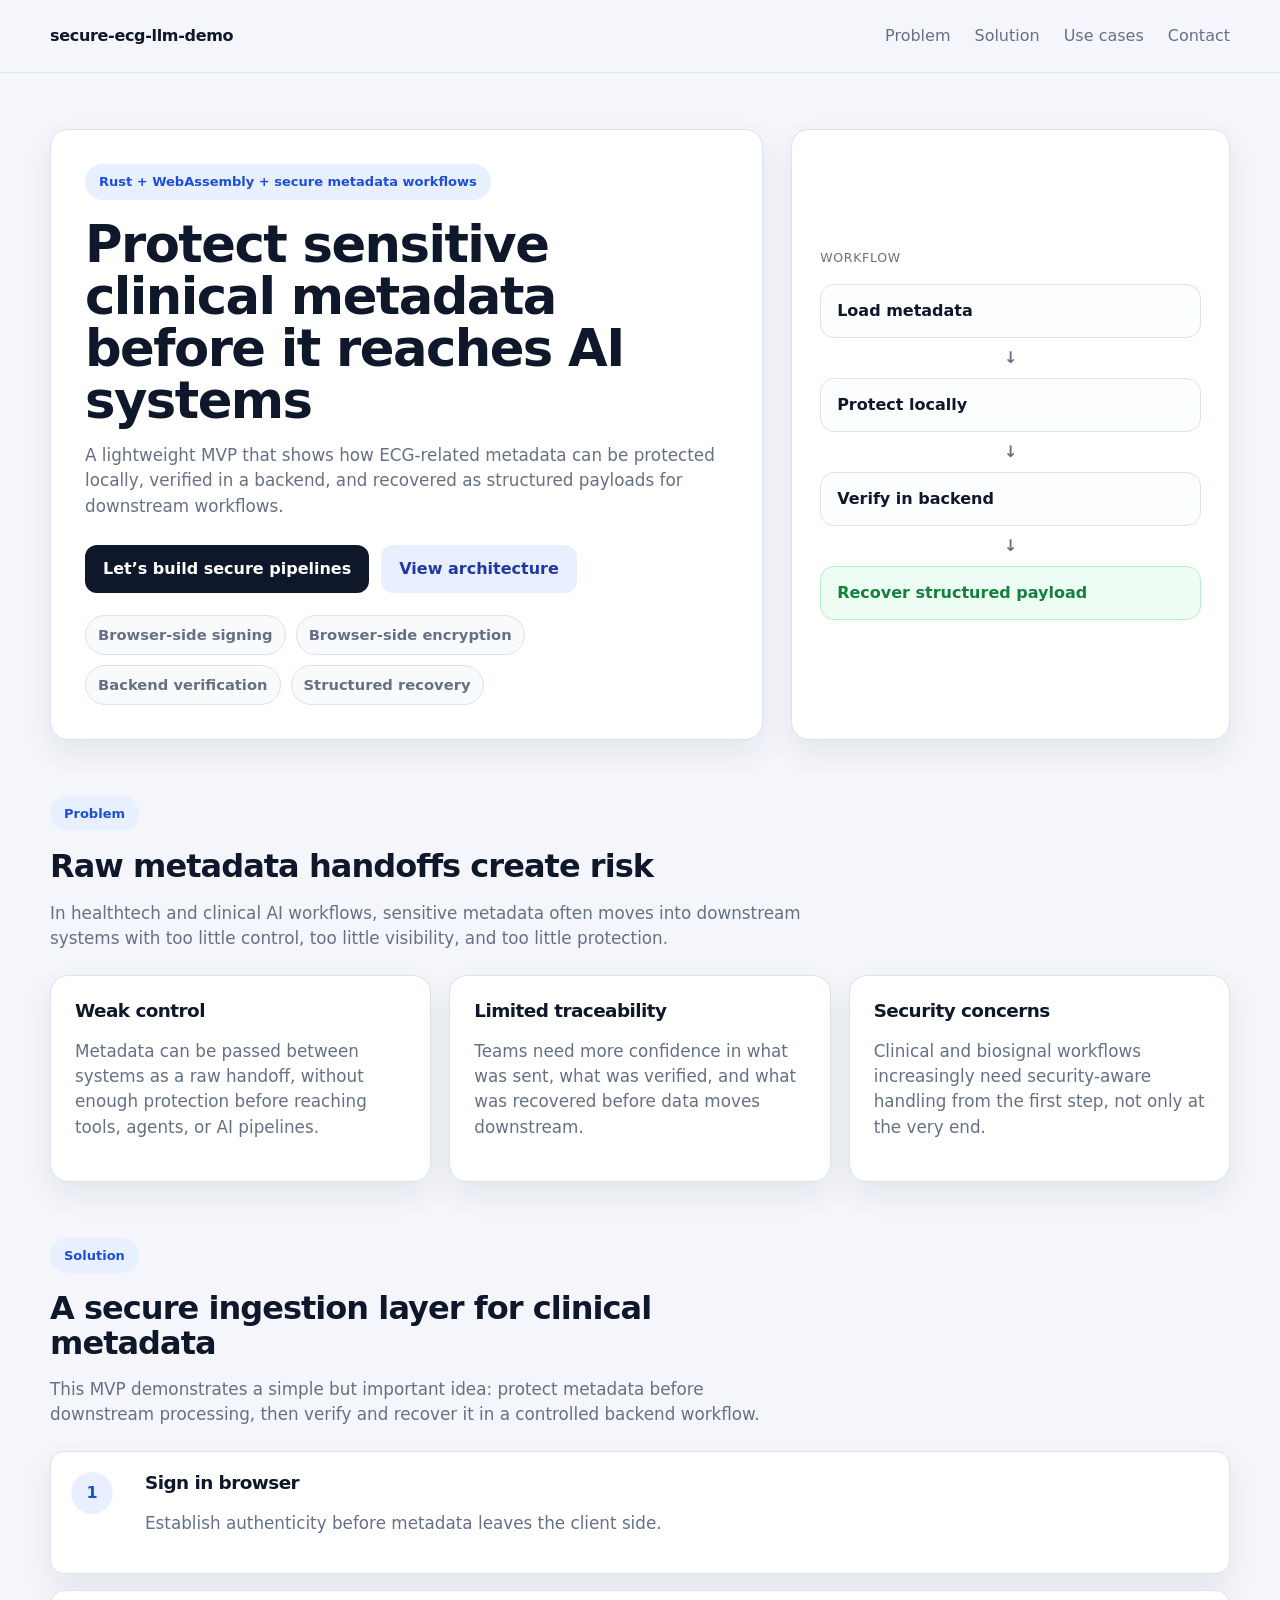
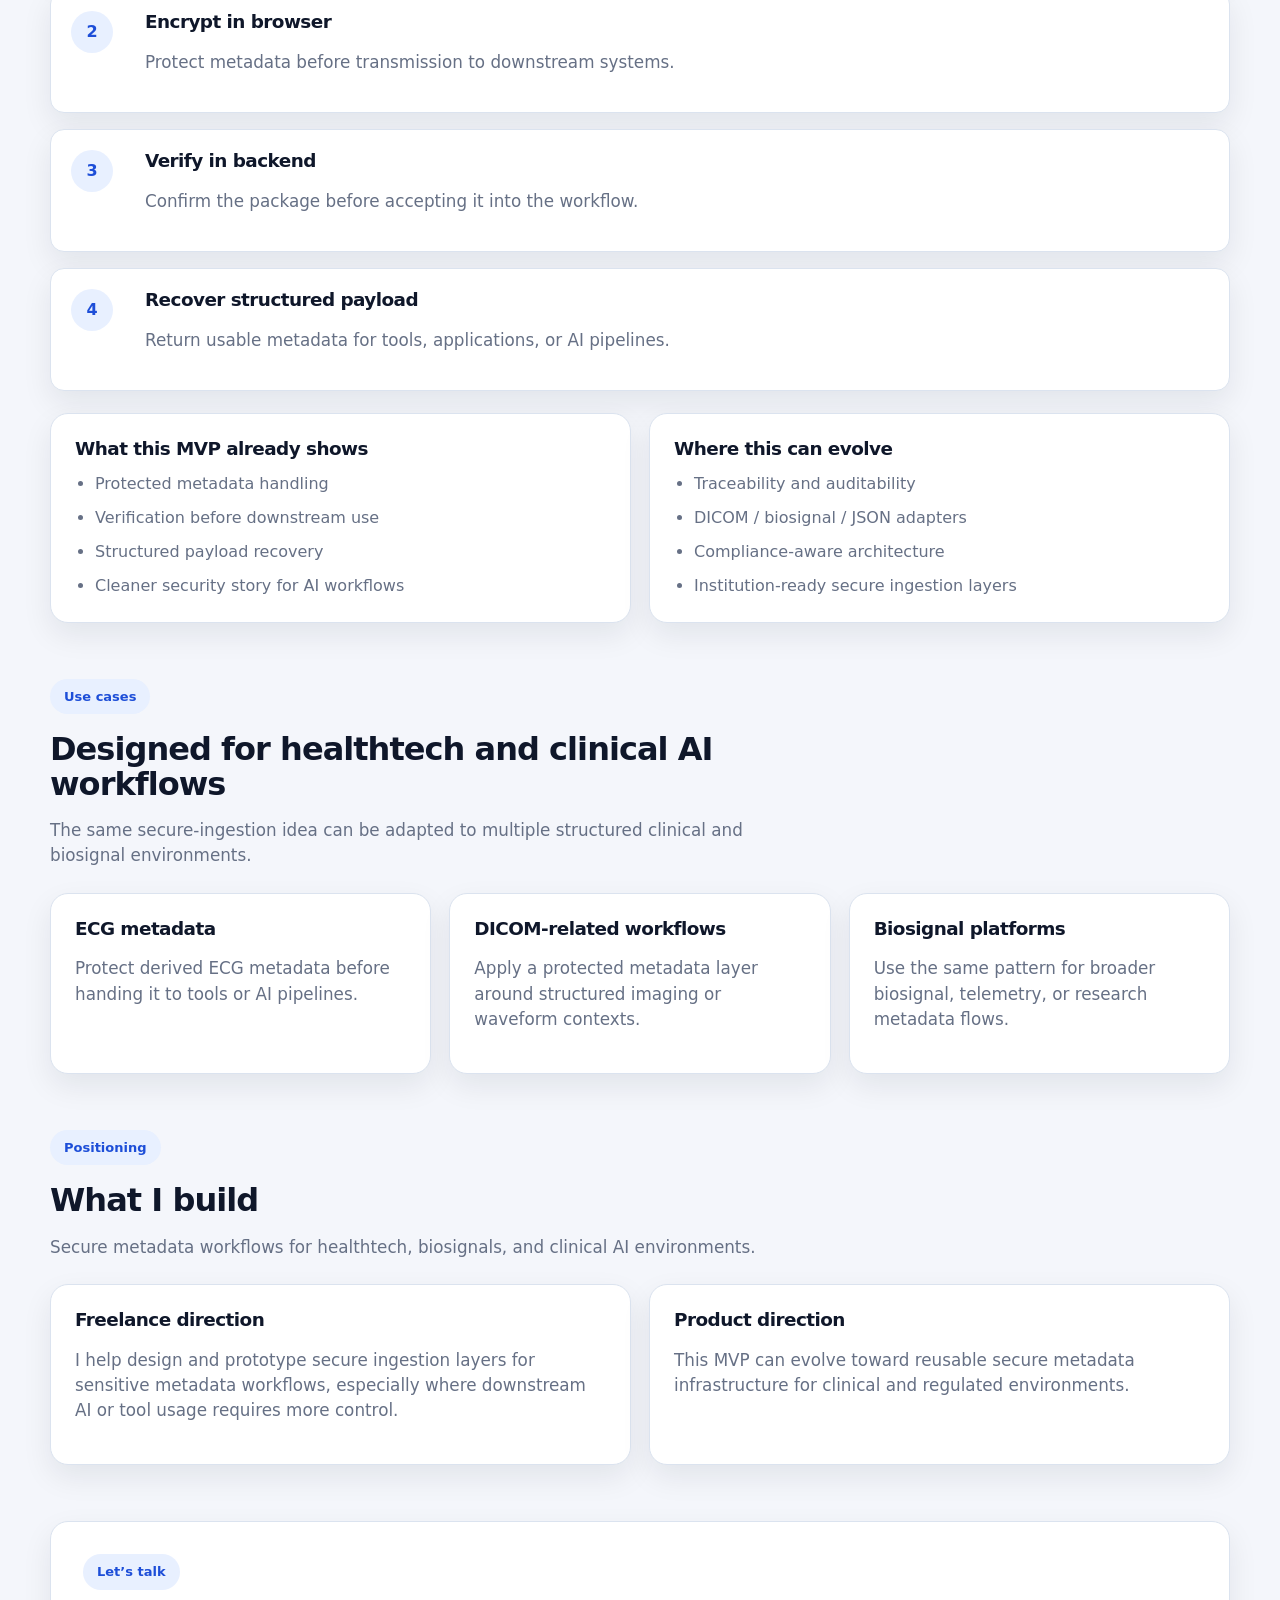
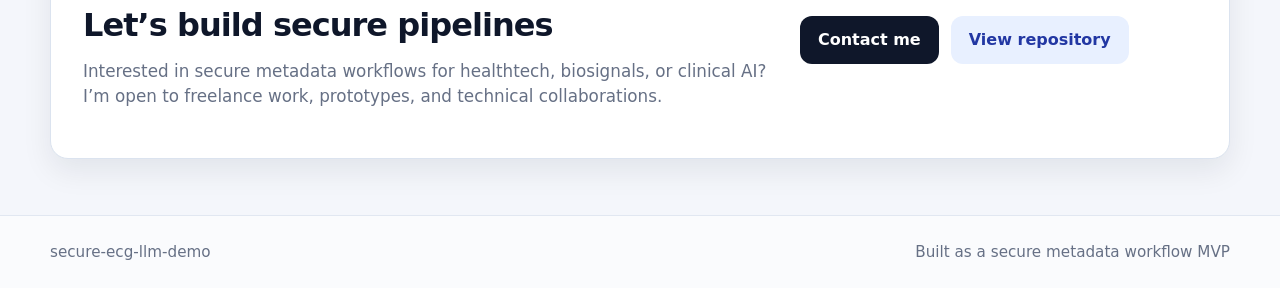
==== landing/index.html @ 94068c4b "Add Vercel landing and refine frontend for executive demo" ====
<!DOCTYPE html>
<html lang="en">
<head>
  <meta charset="UTF-8" />
  <meta name="viewport" content="width=device-width, initial-scale=1.0" />
  <title>Secure ECG Metadata | Landing</title>
  <meta
    name="description"
    content="Secure clinical metadata before AI ingestion. A lightweight healthtech MVP for protected metadata workflows."
  />
  <link rel="stylesheet" href="./styles.css" />
</head>
<body>
  <header class="site-header">
    <div class="container nav">
      <div class="brand">secure-ecg-llm-demo</div>
      <nav class="nav-links">
        <a href="#problem">Problem</a>
        <a href="#solution">Solution</a>
        <a href="#use-cases">Use cases</a>
        <a href="#contact">Contact</a>
      </nav>
    </div>
  </header>

  <main>
    <section class="hero">
      <div class="container hero-grid">
        <div class="hero-copy">
          <div class="eyebrow">Rust + WebAssembly + secure metadata workflows</div>
          <h1>Protect sensitive clinical metadata before it reaches AI systems</h1>
          <p class="hero-text">
            A lightweight MVP that shows how ECG-related metadata can be protected locally,
            verified in a backend, and recovered as structured payloads for downstream workflows.
          </p>

          <div class="hero-cta">
            <a class="btn btn-primary" href="#contact">Let’s build secure pipelines</a>
            <a class="btn btn-secondary" href="#solution">View architecture</a>
          </div>

          <div class="hero-badges">
            <span>Browser-side signing</span>
            <span>Browser-side encryption</span>
            <span>Backend verification</span>
            <span>Structured recovery</span>
          </div>
        </div>

        <div class="hero-card">
          <div class="mini-label">Workflow</div>
          <div class="flow-step">Load metadata</div>
          <div class="flow-arrow">↓</div>
          <div class="flow-step">Protect locally</div>
          <div class="flow-arrow">↓</div>
          <div class="flow-step">Verify in backend</div>
          <div class="flow-arrow">↓</div>
          <div class="flow-step success">Recover structured payload</div>
        </div>
      </div>
    </section>

    <section class="section" id="problem">
      <div class="container">
        <div class="section-heading">
          <div class="eyebrow">Problem</div>
          <h2>Raw metadata handoffs create risk</h2>
          <p>
            In healthtech and clinical AI workflows, sensitive metadata often moves into downstream
            systems with too little control, too little visibility, and too little protection.
          </p>
        </div>

        <div class="cards three">
          <article class="card">
            <h3>Weak control</h3>
            <p>
              Metadata can be passed between systems as a raw handoff, without enough protection
              before reaching tools, agents, or AI pipelines.
            </p>
          </article>

          <article class="card">
            <h3>Limited traceability</h3>
            <p>
              Teams need more confidence in what was sent, what was verified, and what was recovered
              before data moves downstream.
            </p>
          </article>

          <article class="card">
            <h3>Security concerns</h3>
            <p>
              Clinical and biosignal workflows increasingly need security-aware handling from the
              first step, not only at the very end.
            </p>
          </article>
        </div>
      </div>
    </section>

    <section class="section alt" id="solution">
      <div class="container">
        <div class="section-heading">
          <div class="eyebrow">Solution</div>
          <h2>A secure ingestion layer for clinical metadata</h2>
          <p>
            This MVP demonstrates a simple but important idea: protect metadata before downstream
            processing, then verify and recover it in a controlled backend workflow.
          </p>
        </div>

        <div class="timeline">
          <div class="timeline-item">
            <div class="timeline-number">1</div>
            <div>
              <h3>Sign in browser</h3>
              <p>Establish authenticity before metadata leaves the client side.</p>
            </div>
          </div>

          <div class="timeline-item">
            <div class="timeline-number">2</div>
            <div>
              <h3>Encrypt in browser</h3>
              <p>Protect metadata before transmission to downstream systems.</p>
            </div>
          </div>

          <div class="timeline-item">
            <div class="timeline-number">3</div>
            <div>
              <h3>Verify in backend</h3>
              <p>Confirm the package before accepting it into the workflow.</p>
            </div>
          </div>

          <div class="timeline-item">
            <div class="timeline-number">4</div>
            <div>
              <h3>Recover structured payload</h3>
              <p>Return usable metadata for tools, applications, or AI pipelines.</p>
            </div>
          </div>
        </div>

        <div class="cards two architecture-summary">
          <article class="card">
            <h3>What this MVP already shows</h3>
            <ul>
              <li>Protected metadata handling</li>
              <li>Verification before downstream use</li>
              <li>Structured payload recovery</li>
              <li>Cleaner security story for AI workflows</li>
            </ul>
          </article>

          <article class="card">
            <h3>Where this can evolve</h3>
            <ul>
              <li>Traceability and auditability</li>
              <li>DICOM / biosignal / JSON adapters</li>
              <li>Compliance-aware architecture</li>
              <li>Institution-ready secure ingestion layers</li>
            </ul>
          </article>
        </div>
      </div>
    </section>

    <section class="section" id="use-cases">
      <div class="container">
        <div class="section-heading">
          <div class="eyebrow">Use cases</div>
          <h2>Designed for healthtech and clinical AI workflows</h2>
          <p>
            The same secure-ingestion idea can be adapted to multiple structured clinical and
            biosignal environments.
          </p>
        </div>

        <div class="cards three">
          <article class="card">
            <h3>ECG metadata</h3>
            <p>Protect derived ECG metadata before handing it to tools or AI pipelines.</p>
          </article>

          <article class="card">
            <h3>DICOM-related workflows</h3>
            <p>Apply a protected metadata layer around structured imaging or waveform contexts.</p>
          </article>

          <article class="card">
            <h3>Biosignal platforms</h3>
            <p>Use the same pattern for broader biosignal, telemetry, or research metadata flows.</p>
          </article>
        </div>
      </div>
    </section>

    <section class="section alt" id="positioning">
      <div class="container">
        <div class="section-heading">
          <div class="eyebrow">Positioning</div>
          <h2>What I build</h2>
          <p>
            Secure metadata workflows for healthtech, biosignals, and clinical AI environments.
          </p>
        </div>

        <div class="cards two">
          <article class="card">
            <h3>Freelance direction</h3>
            <p>
              I help design and prototype secure ingestion layers for sensitive metadata workflows,
              especially where downstream AI or tool usage requires more control.
            </p>
          </article>

          <article class="card">
            <h3>Product direction</h3>
            <p>
              This MVP can evolve toward reusable secure metadata infrastructure for clinical and
              regulated environments.
            </p>
          </article>
        </div>
      </div>
    </section>

    <section class="section cta-section" id="contact">
      <div class="container cta-box">
        <div>
          <div class="eyebrow">Let’s talk</div>
          <h2>Let’s build secure pipelines</h2>
          <p>
            Interested in secure metadata workflows for healthtech, biosignals, or clinical AI?
            I’m open to freelance work, prototypes, and technical collaborations.
          </p>
        </div>

        <div class="cta-actions">
          <a class="btn btn-primary" id="contactLink" href="#">Contact me</a>
          <a class="btn btn-secondary" id="repoLink" href="#">View repository</a>
        </div>
      </div>
    </section>
  </main>

  <footer class="site-footer">
    <div class="container footer-row">
      <span>secure-ecg-llm-demo</span>
      <span>Built as a secure metadata workflow MVP</span>
    </div>
  </footer>

  <script src="./script.js"></script>
</body>
</html>
---- landing/styles.css ----
:root {
  --bg: #f4f6fb;
  --surface: #ffffff;
  --surface-alt: #f9fbff;
  --text: #0f172a;
  --muted: #667085;
  --border: #dbe3ef;
  --primary: #1d4ed8;
  --primary-dark: #0f172a;
  --primary-soft: #e8f0ff;
  --success: #15803d;
  --success-soft: #edfdf3;
  --shadow: 0 12px 30px rgba(15, 23, 42, 0.08);
  --radius: 18px;
  --radius-sm: 14px;
  --max-width: 1180px;
}

* {
  box-sizing: border-box;
}

html {
  scroll-behavior: smooth;
}

body {
  margin: 0;
  font-family: Inter, system-ui, -apple-system, BlinkMacSystemFont, "Segoe UI", sans-serif;
  background: var(--bg);
  color: var(--text);
  line-height: 1.5;
}

a {
  color: inherit;
  text-decoration: none;
}

.container {
  width: min(var(--max-width), calc(100% - 40px));
  margin: 0 auto;
}

.site-header {
  position: sticky;
  top: 0;
  z-index: 20;
  backdrop-filter: blur(10px);
  background: rgba(244, 246, 251, 0.88);
  border-bottom: 1px solid rgba(219, 227, 239, 0.8);
}

.nav {
  display: flex;
  justify-content: space-between;
  align-items: center;
  min-height: 72px;
}

.brand {
  font-weight: 800;
  letter-spacing: -0.02em;
}

.nav-links {
  display: flex;
  gap: 24px;
  color: var(--muted);
  font-weight: 500;
}

.nav-links a:hover {
  color: var(--text);
}

.hero {
  padding: 56px 0 28px;
}

.hero-grid {
  display: grid;
  grid-template-columns: 1.3fr 0.8fr;
  gap: 28px;
  align-items: stretch;
}

.hero-copy,
.hero-card,
.card,
.cta-box {
  background: var(--surface);
  border: 1px solid var(--border);
  border-radius: var(--radius);
  box-shadow: var(--shadow);
}

.hero-copy {
  padding: 34px;
}

.hero-card {
  padding: 28px;
  display: flex;
  flex-direction: column;
  justify-content: center;
}

.eyebrow {
  display: inline-flex;
  align-items: center;
  gap: 8px;
  background: var(--primary-soft);
  color: var(--primary);
  border-radius: 999px;
  padding: 8px 14px;
  font-size: 13px;
  font-weight: 700;
  margin-bottom: 18px;
}

h1,
h2,
h3 {
  margin: 0 0 12px;
  letter-spacing: -0.03em;
}

h1 {
  font-size: clamp(2.3rem, 4vw, 4.2rem);
  line-height: 1.02;
}

h2 {
  font-size: clamp(1.8rem, 2.5vw, 2.6rem);
  line-height: 1.08;
}

h3 {
  font-size: 1.15rem;
  line-height: 1.2;
}

.hero-text,
.section-heading p,
.card p,
.timeline-item p,
.cta-box p {
  color: var(--muted);
  font-size: 1.05rem;
}

.hero-cta {
  display: flex;
  gap: 12px;
  flex-wrap: wrap;
  margin: 26px 0 22px;
}

.btn {
  display: inline-flex;
  align-items: center;
  justify-content: center;
  min-height: 48px;
  padding: 0 18px;
  border-radius: 12px;
  font-weight: 700;
  transition: transform 0.15s ease, opacity 0.15s ease;
}

.btn:hover {
  transform: translateY(-1px);
}

.btn-primary {
  background: var(--primary-dark);
  color: white;
}

.btn-secondary {
  background: var(--primary-soft);
  color: #2237a3;
}

.hero-badges {
  display: flex;
  flex-wrap: wrap;
  gap: 10px;
}

.hero-badges span {
  background: #f8fafc;
  border: 1px solid var(--border);
  color: var(--muted);
  border-radius: 999px;
  padding: 8px 12px;
  font-size: 0.92rem;
  font-weight: 600;
}

.mini-label {
  text-transform: uppercase;
  letter-spacing: 0.06em;
  font-size: 0.78rem;
  color: var(--muted);
  margin-bottom: 16px;
}

.flow-step {
  background: #fbfdff;
  border: 1px solid var(--border);
  border-radius: 14px;
  padding: 14px 16px;
  font-weight: 700;
}

.flow-arrow {
  text-align: center;
  color: var(--muted);
  padding: 8px 0;
  font-weight: 700;
}

.flow-step.success {
  background: var(--success-soft);
  border-color: #b7edc9;
  color: var(--success);
}

.section {
  padding: 28px 0;
}

.section.alt .container > * {
  position: relative;
}

.section-heading {
  margin-bottom: 24px;
  max-width: 760px;
}

.cards {
  display: grid;
  gap: 18px;
}

.cards.three {
  grid-template-columns: repeat(3, 1fr);
}

.cards.two {
  grid-template-columns: repeat(2, 1fr);
}

.card {
  padding: 24px;
}

.card ul {
  margin: 0;
  padding-left: 20px;
  color: var(--muted);
}

.card li + li {
  margin-top: 10px;
}

.timeline {
  display: grid;
  gap: 16px;
  margin-bottom: 22px;
}

.timeline-item {
  display: grid;
  grid-template-columns: 58px 1fr;
  gap: 16px;
  align-items: start;
  background: var(--surface);
  border: 1px solid var(--border);
  border-radius: var(--radius-sm);
  box-shadow: var(--shadow);
  padding: 20px;
}

.timeline-number {
  width: 42px;
  height: 42px;
  border-radius: 999px;
  display: grid;
  place-items: center;
  background: var(--primary-soft);
  color: var(--primary);
  font-weight: 800;
}

.architecture-summary {
  margin-top: 12px;
}

.cta-section {
  padding-bottom: 56px;
}

.cta-box {
  padding: 32px;
  display: grid;
  grid-template-columns: 1.4fr 0.8fr;
  gap: 22px;
  align-items: center;
}

.cta-actions {
  display: flex;
  gap: 12px;
  flex-wrap: wrap;
  justify-content: flex-start;
}

.site-footer {
  border-top: 1px solid rgba(219, 227, 239, 0.8);
  background: rgba(255, 255, 255, 0.6);
}

.footer-row {
  min-height: 72px;
  display: flex;
  justify-content: space-between;
  align-items: center;
  color: var(--muted);
  font-size: 0.95rem;
}

@media (max-width: 980px) {
  .hero-grid,
  .cards.three,
  .cards.two,
  .cta-box {
    grid-template-columns: 1fr;
  }

  .nav-links {
    gap: 16px;
    font-size: 0.95rem;
  }
}

@media (max-width: 680px) {
  .nav {
    flex-direction: column;
    align-items: flex-start;
    justify-content: center;
    gap: 10px;
    padding: 12px 0;
  }

  .nav-links {
    flex-wrap: wrap;
    gap: 12px;
  }

  .hero-copy,
  .hero-card,
  .card,
  .cta-box {
    padding: 22px;
  }

  .footer-row {
    flex-direction: column;
    justify-content: center;
    gap: 6px;
    padding: 16px 0;
    text-align: center;
  }
}
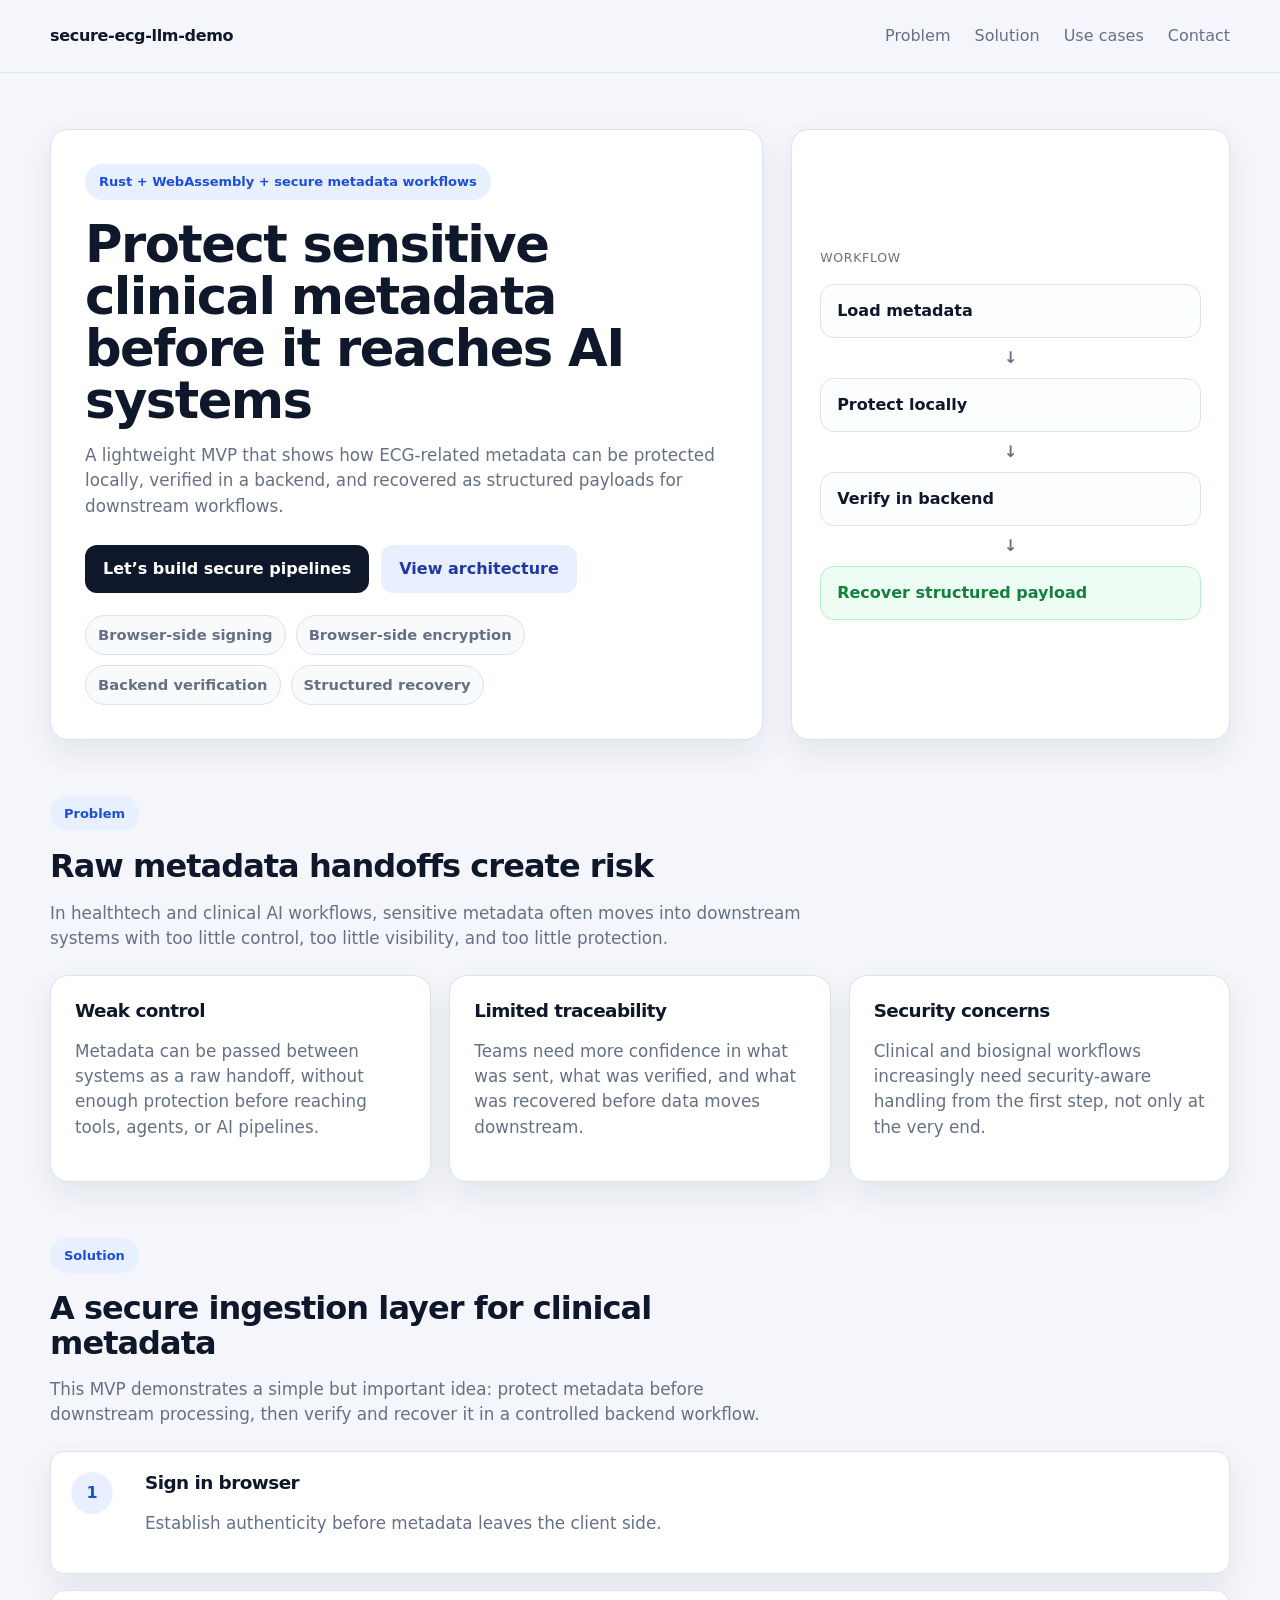
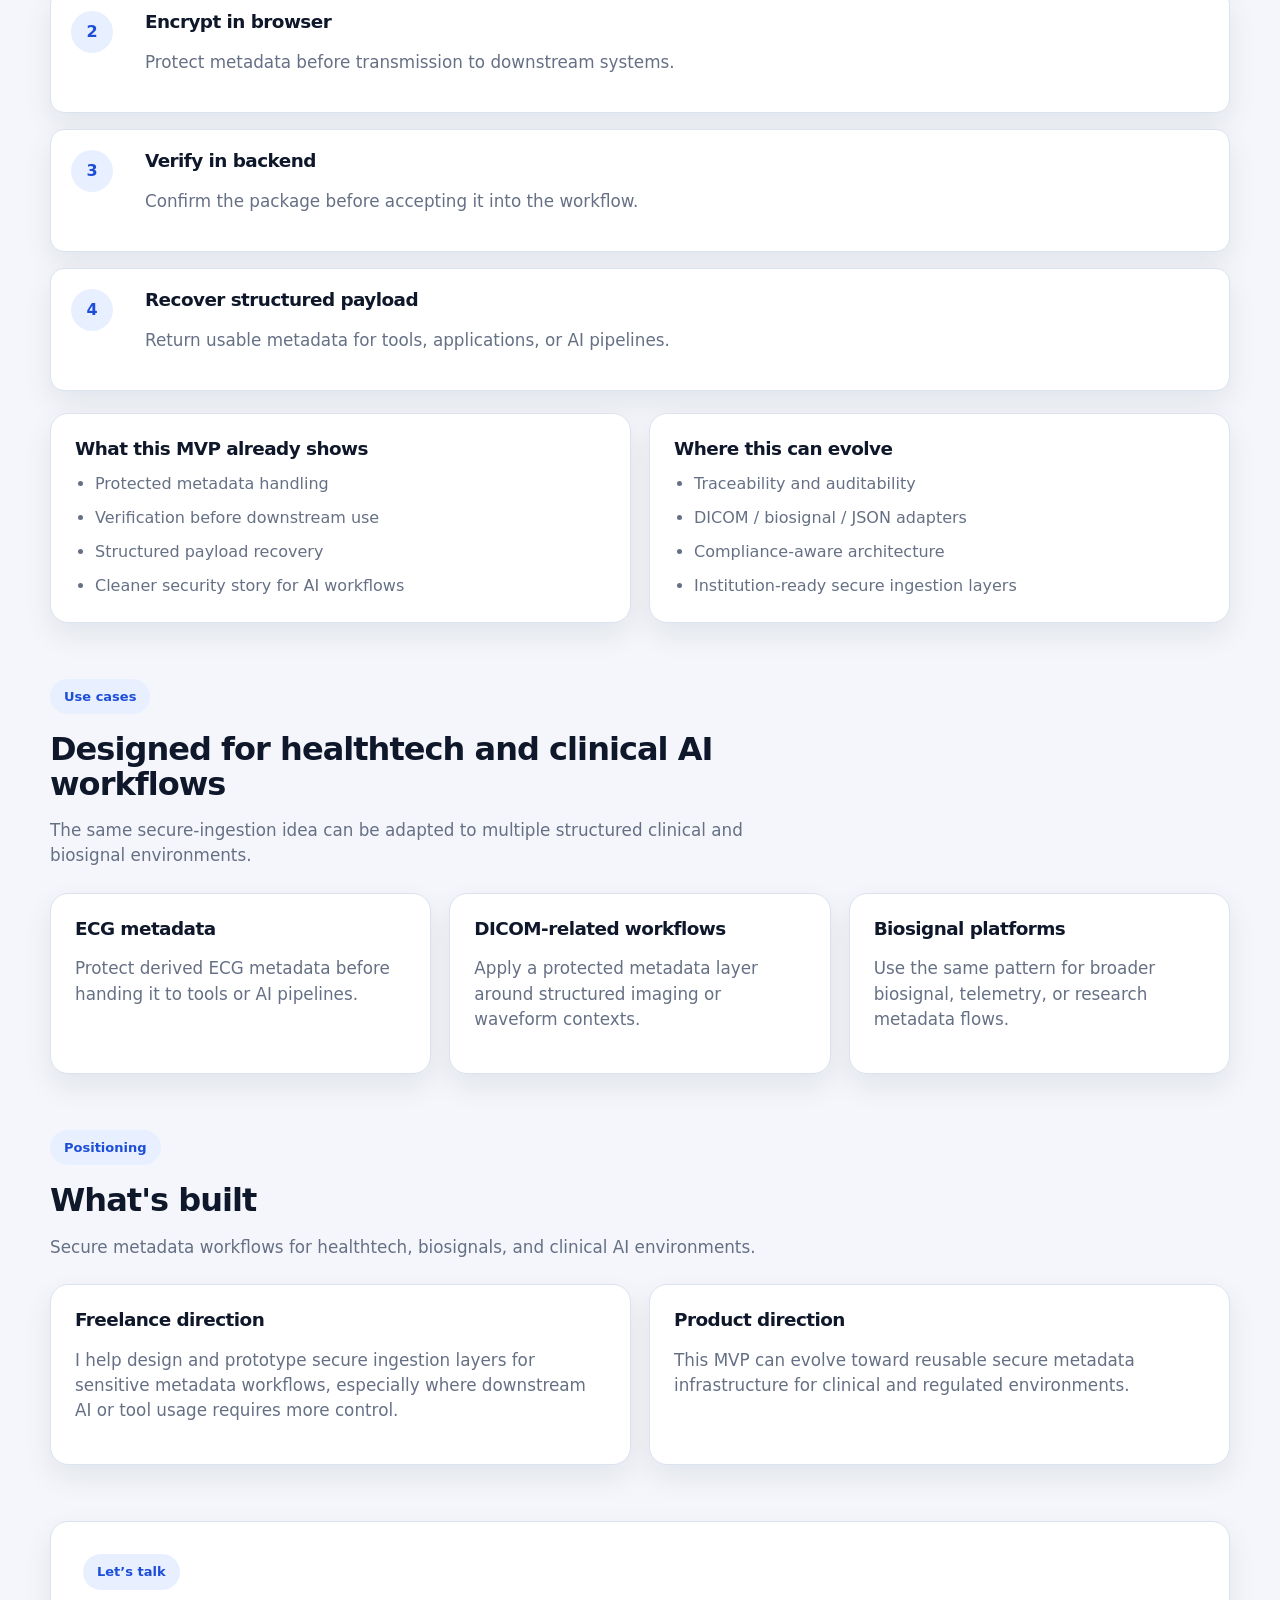
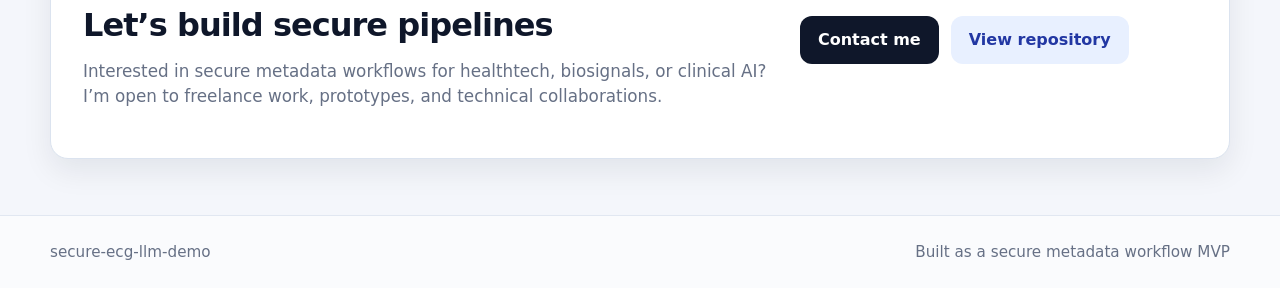
==== commit 1bba0bbf: "Add Vercel landing and refine frontend for executive demo" ====
--- a/landing/index.html
+++ b/landing/index.html
@@ -202,7 +202,7 @@
       <div class="container">
         <div class="section-heading">
           <div class="eyebrow">Positioning</div>
-          <h2>What I build</h2>
+          <h2>What's built</h2>
           <p>
             Secure metadata workflows for healthtech, biosignals, and clinical AI environments.
           </p>
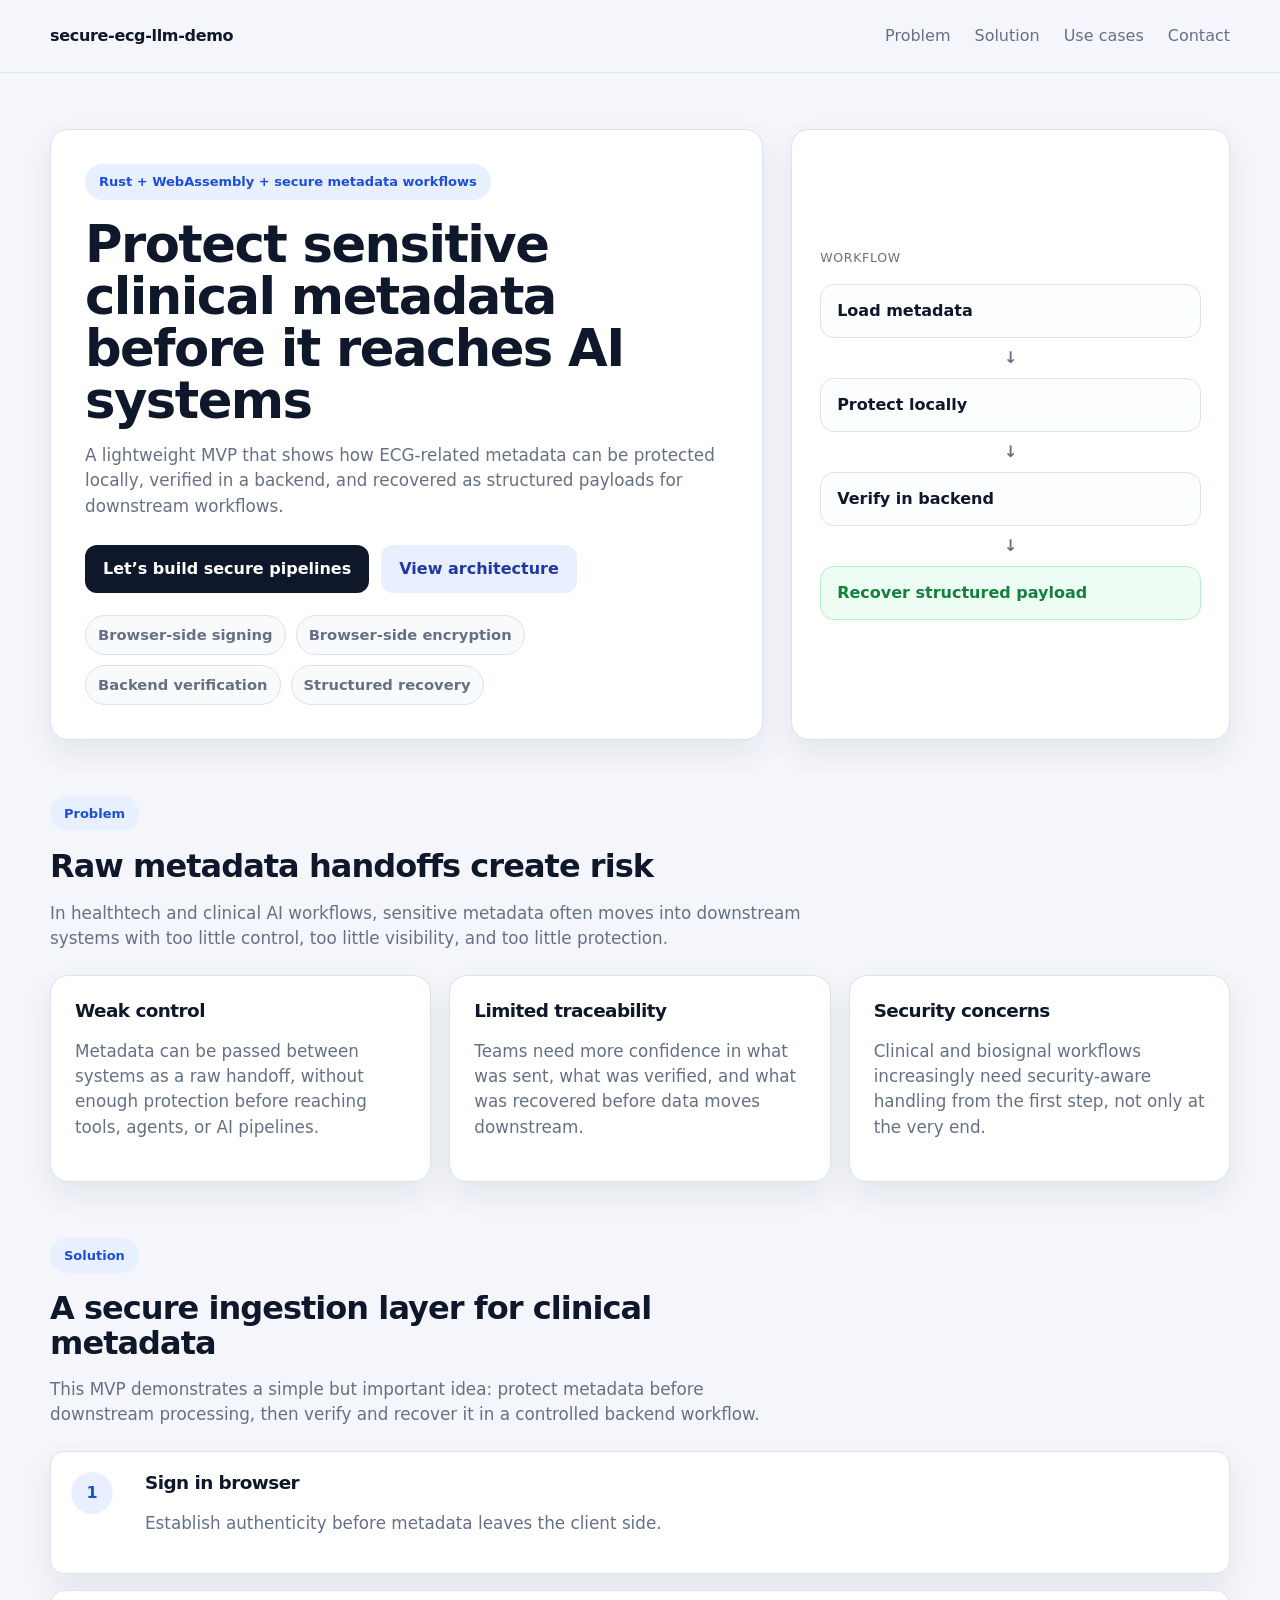
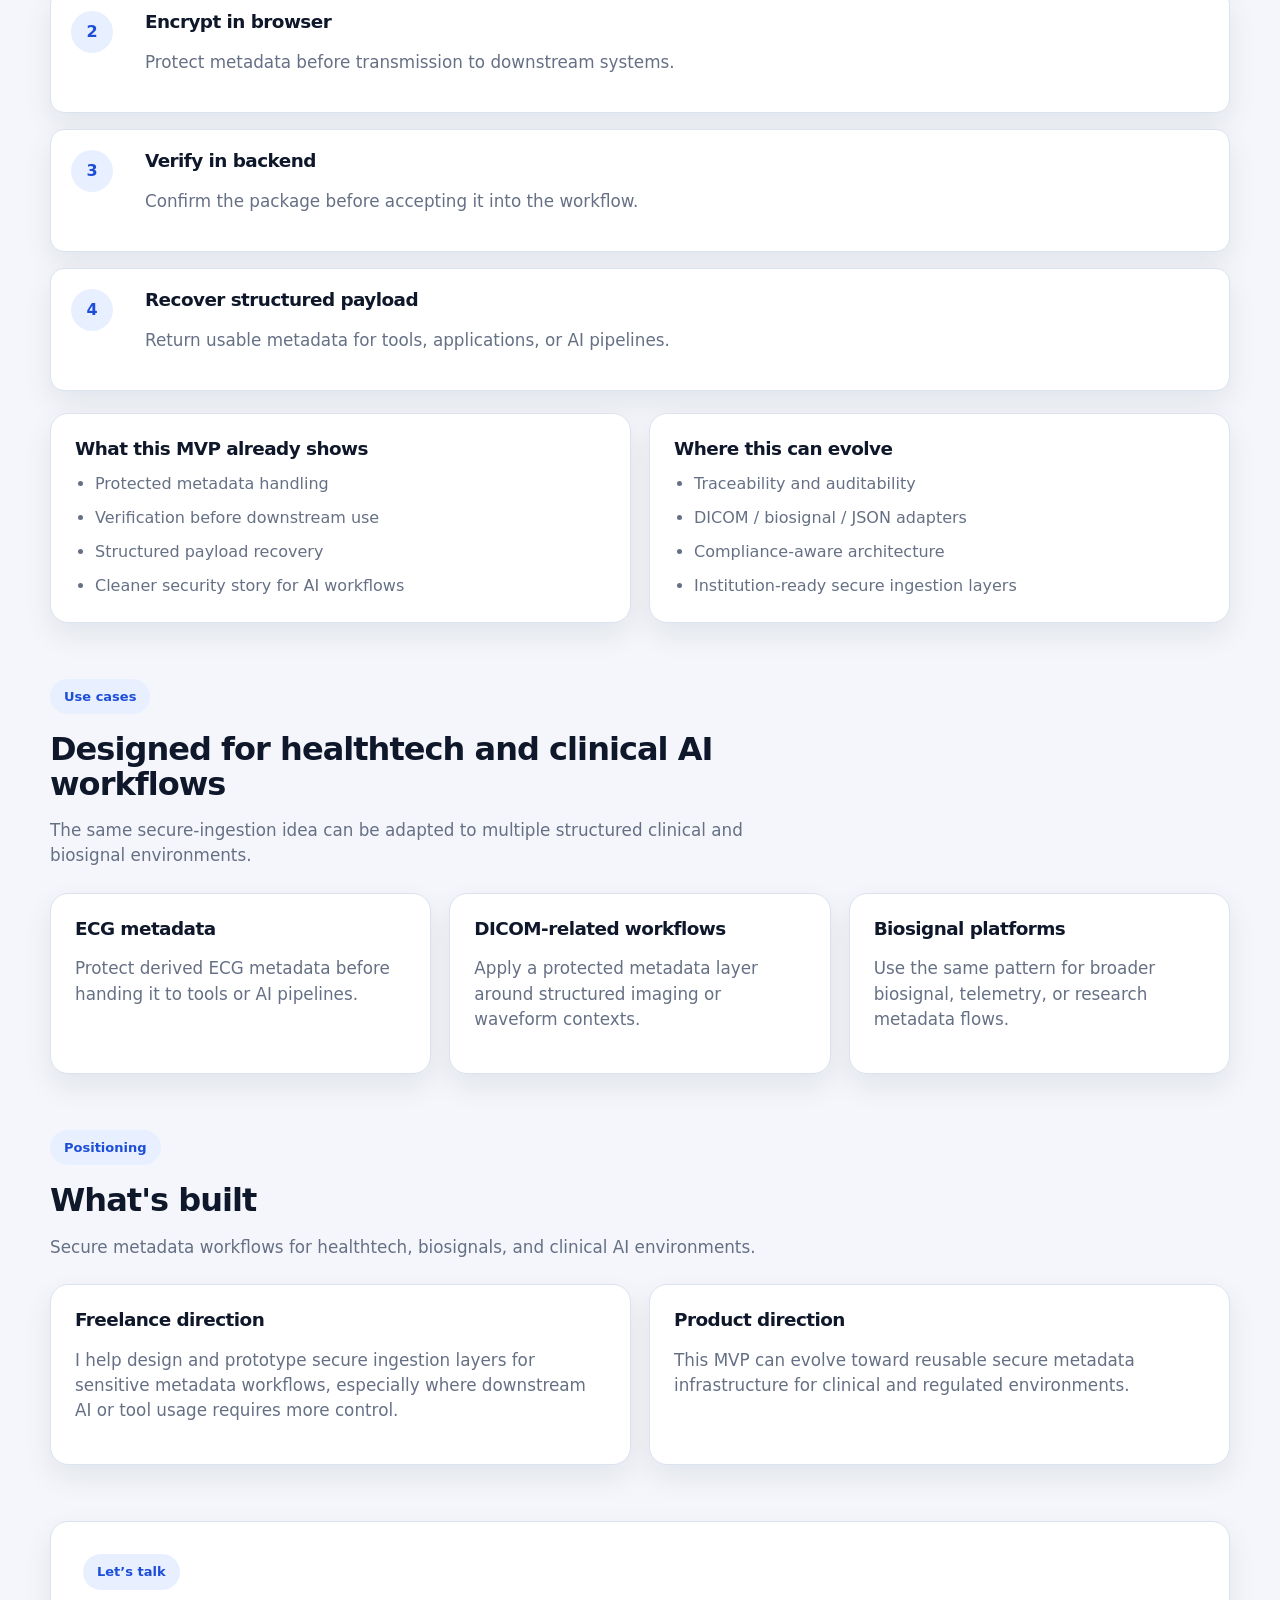
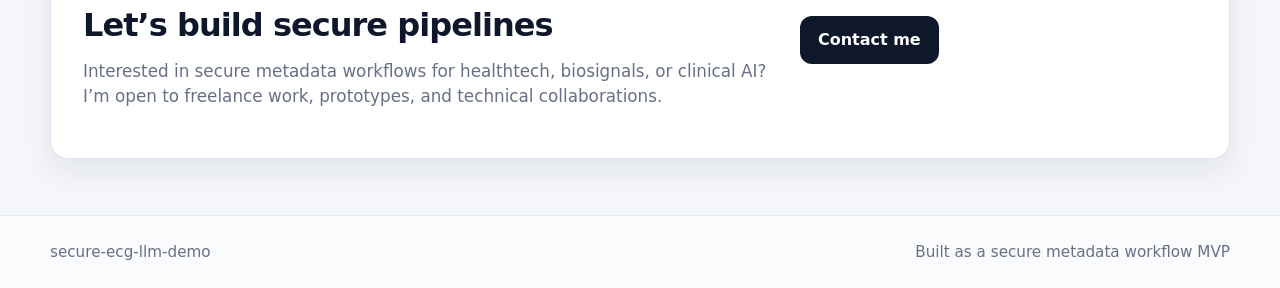
==== commit e7922b2d: "Add Vercel landing and refine frontend for executive demo" ====
--- a/landing/index.html
+++ b/landing/index.html
@@ -241,7 +241,6 @@
 
         <div class="cta-actions">
           <a class="btn btn-primary" id="contactLink" href="#">Contact me</a>
-          <a class="btn btn-secondary" id="repoLink" href="#">View repository</a>
         </div>
       </div>
     </section>
